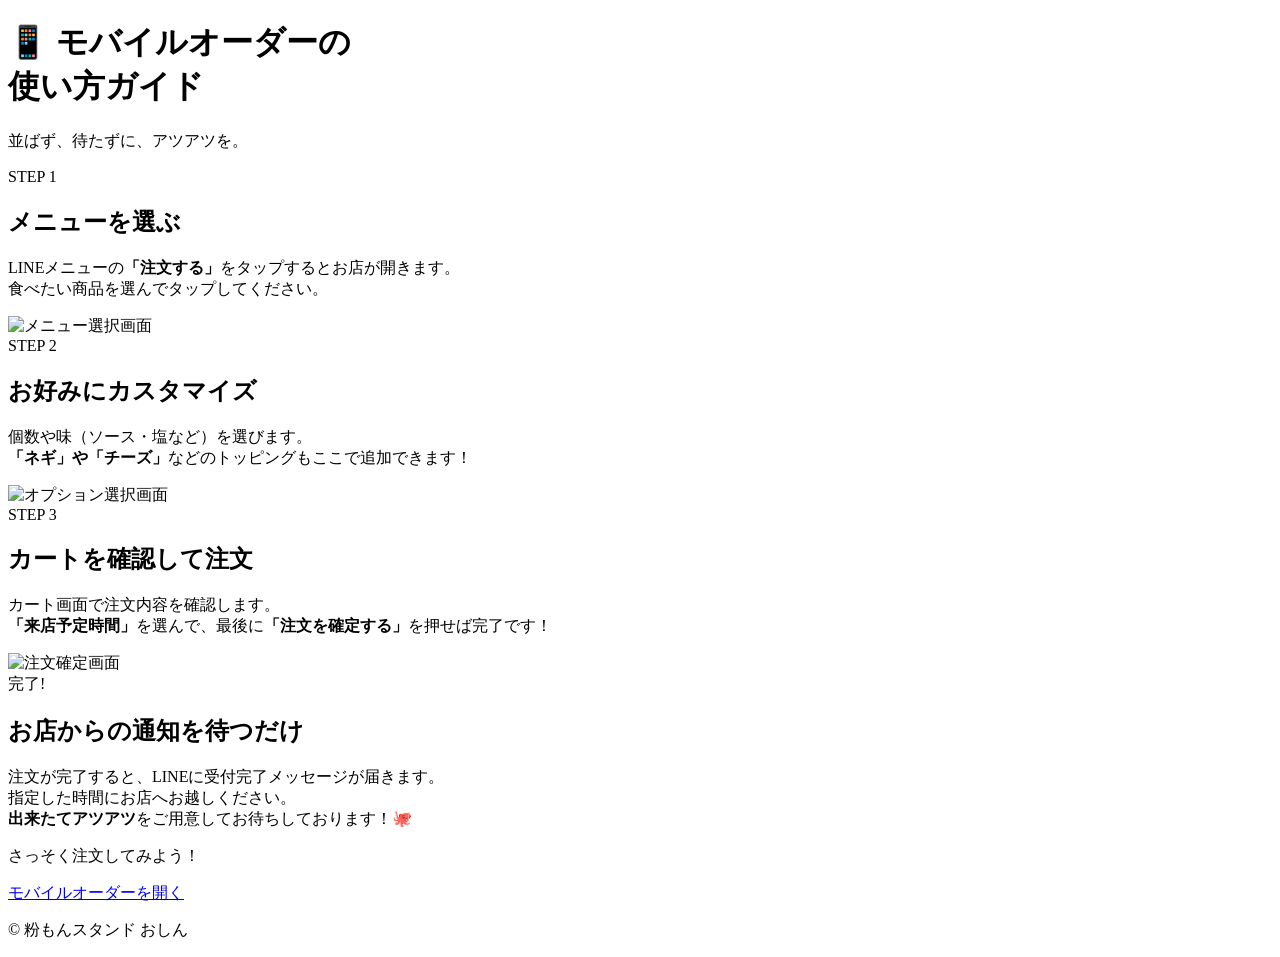
==== guide/index.html @ c4468cb4 "Create index.html" ====
<!DOCTYPE html>
<html lang="ja">
<head>
    <meta charset="UTF-8">
    <meta name="viewport" content="width=device-width, initial-scale=1.0">
    <title>モバイルオーダーの使い方 | 粉もんスタンド おしん</title>
    <link rel="stylesheet" href="style.css">
    <link href="https://fonts.googleapis.com/css2?family=M+PLUS+Rounded+1c:wght@400;700;800&display=swap" rel="stylesheet">
</head>
<body>
    <header class="guide-header">
        <h1>📱 モバイルオーダーの<br>使い方ガイド</h1>
        <p>並ばず、待たずに、アツアツを。</p>
    </header>

    <main class="guide-container">
        <!-- Step 1 -->
        <section class="step-card">
            <div class="step-badge">STEP 1</div>
            <div class="step-content">
                <h2>メニューを選ぶ</h2>
                <p>LINEメニューの<strong>「注文する」</strong>をタップするとお店が開きます。<br>食べたい商品を選んでタップしてください。</p>
            </div>
            <div class="step-image">
                <img src="https://placehold.co/600x400/eef4fc/1e50a2?text=メニュー選択&font=roboto" alt="メニュー選択画面">
            </div>
        </section>

        <!-- Step 2 -->
        <section class="step-card">
            <div class="step-badge">STEP 2</div>
            <div class="step-content">
                <h2>お好みにカスタマイズ</h2>
                <p>個数や味（ソース・塩など）を選びます。<br><strong>「ネギ」や「チーズ」</strong>などのトッピングもここで追加できます！</p>
            </div>
            <div class="step-image">
                <img src="https://placehold.co/600x400/fff3e0/e64a19?text=オプション選択&font=roboto" alt="オプション選択画面">
            </div>
        </section>

        <!-- Step 3 -->
        <section class="step-card">
            <div class="step-badge">STEP 3</div>
            <div class="step-content">
                <h2>カートを確認して注文</h2>
                <p>カート画面で注文内容を確認します。<br><strong>「来店予定時間」</strong>を選んで、最後に<strong>「注文を確定する」</strong>を押せば完了です！</p>
            </div>
            <div class="step-image">
                <img src="https://placehold.co/600x400/e8f5e9/1b5e20?text=注文確定&font=roboto" alt="注文確定画面">
            </div>
        </section>

        <!-- Step 4 -->
        <section class="step-card highlight">
            <div class="step-badge check">完了!</div>
            <div class="step-content">
                <h2>お店からの通知を待つだけ</h2>
                <p>注文が完了すると、LINEに受付完了メッセージが届きます。<br>指定した時間にお店へお越しください。<br><strong>出来たてアツアツ</strong>をご用意してお待ちしております！🐙</p>
            </div>
        </section>

        <div class="action-area">
            <p>さっそく注文してみよう！</p>
            <!-- トップページへ戻るリンク -->
            <a href="/" class="order-button">モバイルオーダーを開く</a>
        </div>
    </main>

    <footer class="guide-footer">
        <p>&copy; 粉もんスタンド おしん</p>
    </footer>
</body>
</html>
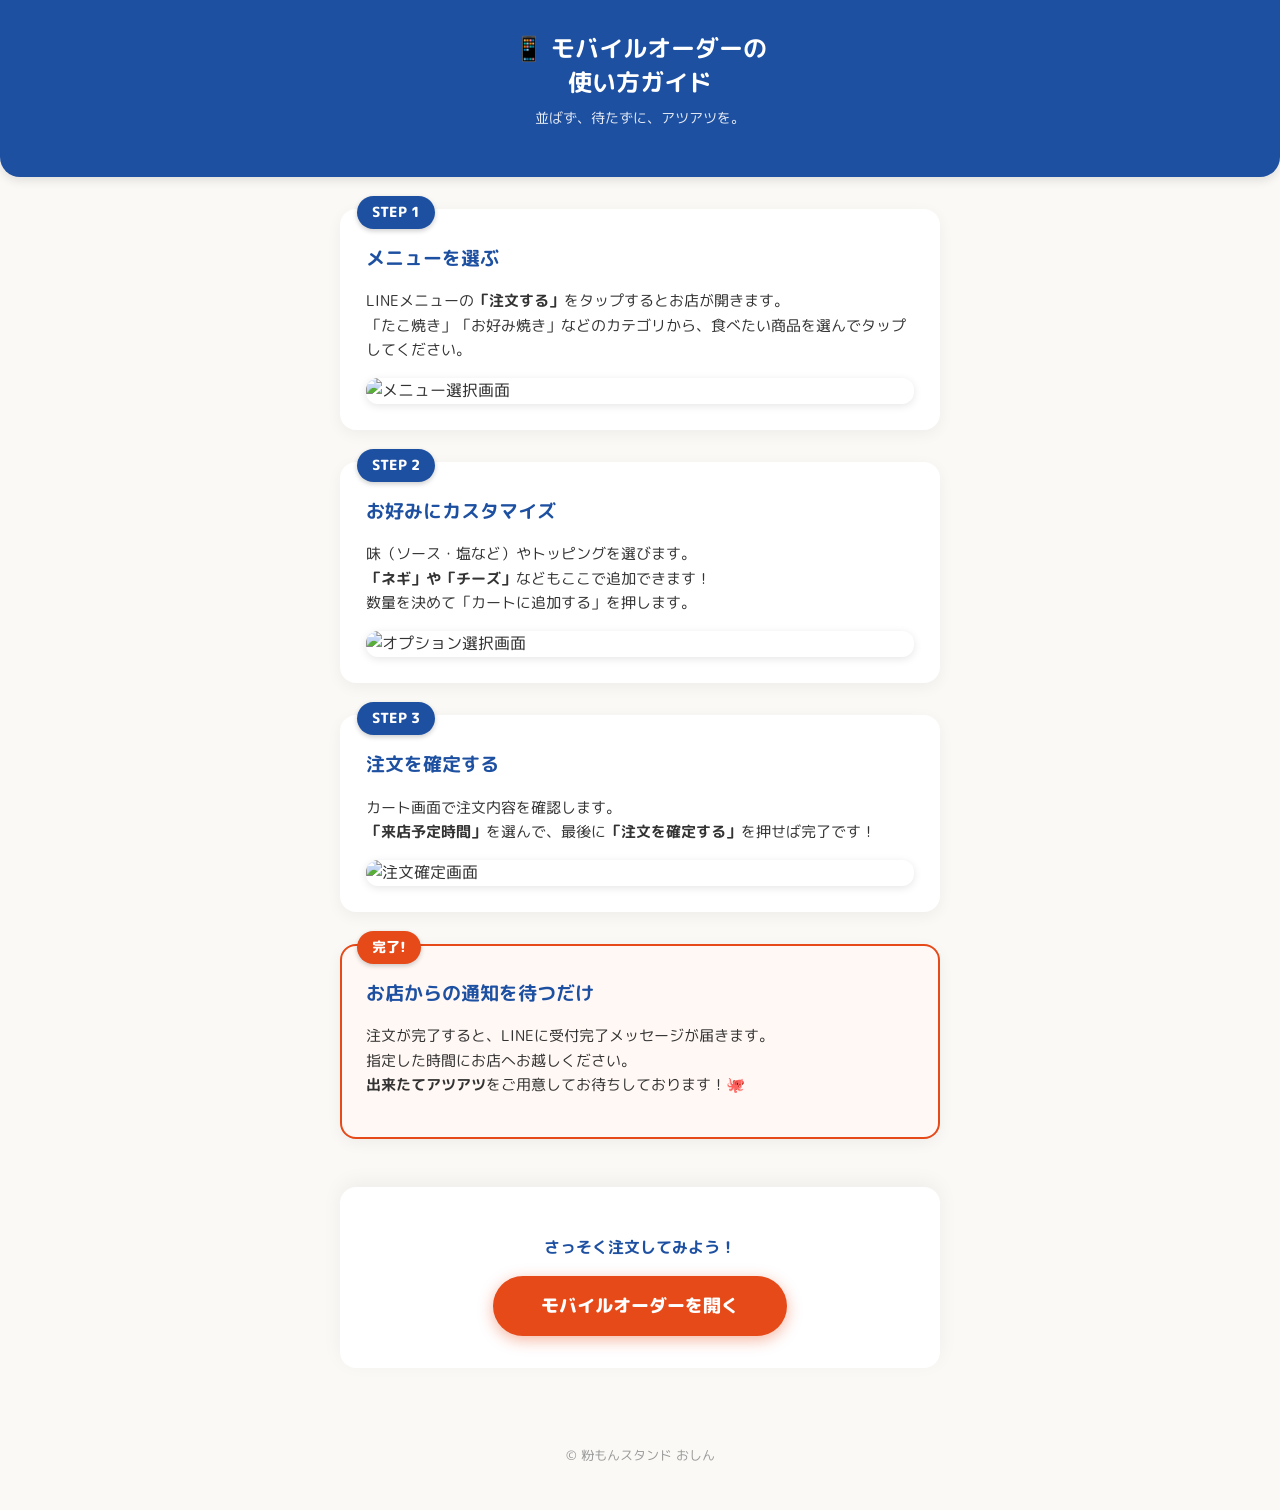
==== commit dea6198d: "Update index.html" ====
--- a/guide/index.html
+++ b/guide/index.html
@@ -19,10 +19,11 @@
             <div class="step-badge">STEP 1</div>
             <div class="step-content">
                 <h2>メニューを選ぶ</h2>
-                <p>LINEメニューの<strong>「注文する」</strong>をタップするとお店が開きます。<br>食べたい商品を選んでタップしてください。</p>
+                <p>LINEメニューの<strong>「注文する」</strong>をタップするとお店が開きます。<br>「たこ焼き」「お好み焼き」などのカテゴリから、食べたい商品を選んでタップしてください。</p>
             </div>
             <div class="step-image">
-                <img src="https://placehold.co/600x400/eef4fc/1e50a2?text=メニュー選択&font=roboto" alt="メニュー選択画面">
+                <!-- 画像ファイル名: menu_select.jpg -->
+                <img src="menu_select.jpg" alt="メニュー選択画面">
             </div>
         </section>
 
@@ -31,10 +32,11 @@
             <div class="step-badge">STEP 2</div>
             <div class="step-content">
                 <h2>お好みにカスタマイズ</h2>
-                <p>個数や味（ソース・塩など）を選びます。<br><strong>「ネギ」や「チーズ」</strong>などのトッピングもここで追加できます！</p>
+                <p>味（ソース・塩など）やトッピングを選びます。<br><strong>「ネギ」や「チーズ」</strong>などもここで追加できます！<br>数量を決めて「カートに追加する」を押します。</p>
             </div>
             <div class="step-image">
-                <img src="https://placehold.co/600x400/fff3e0/e64a19?text=オプション選択&font=roboto" alt="オプション選択画面">
+                <!-- 画像ファイル名: topping_select.png -->
+                <img src="topping_select.png" alt="オプション選択画面">
             </div>
         </section>
 
@@ -42,11 +44,12 @@
         <section class="step-card">
             <div class="step-badge">STEP 3</div>
             <div class="step-content">
-                <h2>カートを確認して注文</h2>
+                <h2>注文を確定する</h2>
                 <p>カート画面で注文内容を確認します。<br><strong>「来店予定時間」</strong>を選んで、最後に<strong>「注文を確定する」</strong>を押せば完了です！</p>
             </div>
             <div class="step-image">
-                <img src="https://placehold.co/600x400/e8f5e9/1b5e20?text=注文確定&font=roboto" alt="注文確定画面">
+                <!-- 画像ファイル名: cart_confirm.jpg -->
+                <img src="cart_confirm.jpg" alt="注文確定画面">
             </div>
         </section>
 
--- a/guide/style.css
+++ b/guide/style.css
@@ -0,0 +1,137 @@
+:root {
+    --brand-blue: #1e50a2;
+    --brand-orange: #E64A19;
+    --bg-color: #faf9f6;
+    --card-bg: #ffffff;
+}
+
+body {
+    font-family: "M PLUS Rounded 1c", sans-serif;
+    background-color: var(--bg-color);
+    color: #333;
+    margin: 0;
+    padding: 0;
+    line-height: 1.6;
+}
+
+.guide-header {
+    background-color: var(--brand-blue);
+    color: white;
+    text-align: center;
+    padding: 2rem 1rem;
+    border-bottom-left-radius: 20px;
+    border-bottom-right-radius: 20px;
+    box-shadow: 0 4px 10px rgba(0,0,0,0.1);
+}
+
+.guide-header h1 {
+    margin: 0;
+    font-size: 1.5rem;
+    line-height: 1.4;
+}
+
+.guide-header p {
+    margin-top: 0.5rem;
+    opacity: 0.9;
+    font-size: 0.9rem;
+}
+
+.guide-container {
+    padding: 2rem 1rem;
+    max-width: 600px;
+    margin: 0 auto;
+}
+
+.step-card {
+    background: var(--card-bg);
+    border-radius: 16px;
+    padding: 1.5rem;
+    margin-bottom: 2rem;
+    position: relative;
+    box-shadow: 0 4px 15px rgba(0,0,0,0.05);
+    border: 2px solid transparent;
+}
+
+.step-card.highlight {
+    border-color: var(--brand-orange);
+    background-color: #fff8f5;
+}
+
+.step-badge {
+    position: absolute;
+    top: -15px;
+    left: 15px;
+    background-color: var(--brand-blue);
+    color: white;
+    padding: 5px 15px;
+    border-radius: 20px;
+    font-weight: 800;
+    font-size: 0.9rem;
+    box-shadow: 0 2px 5px rgba(0,0,0,0.2);
+}
+
+.step-badge.check {
+    background-color: var(--brand-orange);
+}
+
+.step-content h2 {
+    color: var(--brand-blue);
+    margin-top: 0.5rem;
+    font-size: 1.2rem;
+}
+
+.step-content p {
+    font-size: 0.95rem;
+}
+
+.step-image {
+    margin-top: 1rem;
+    border-radius: 12px;
+    overflow: hidden;
+    box-shadow: 0 2px 8px rgba(0,0,0,0.1);
+}
+
+.step-image img {
+    width: 100%;
+    height: auto;
+    display: block;
+}
+
+.action-area {
+    text-align: center;
+    margin-top: 3rem;
+    padding: 2rem 1rem;
+    background: white;
+    border-radius: 16px;
+    box-shadow: 0 -5px 20px rgba(0,0,0,0.05);
+}
+
+.action-area p {
+    font-weight: bold;
+    color: var(--brand-blue);
+    margin-bottom: 1rem;
+}
+
+.order-button {
+    display: inline-block;
+    background-color: var(--brand-orange);
+    color: white;
+    text-decoration: none;
+    font-weight: 800;
+    font-size: 1.1rem;
+    padding: 1rem 3rem;
+    border-radius: 50px;
+    box-shadow: 0 4px 15px rgba(230, 74, 25, 0.4);
+    transition: transform 0.2s;
+}
+
+.order-button:active {
+    transform: scale(0.95);
+}
+
+.guide-footer {
+    text-align: center;
+    padding: 2rem;
+    color: #999;
+    font-size: 0.8rem;
+}
